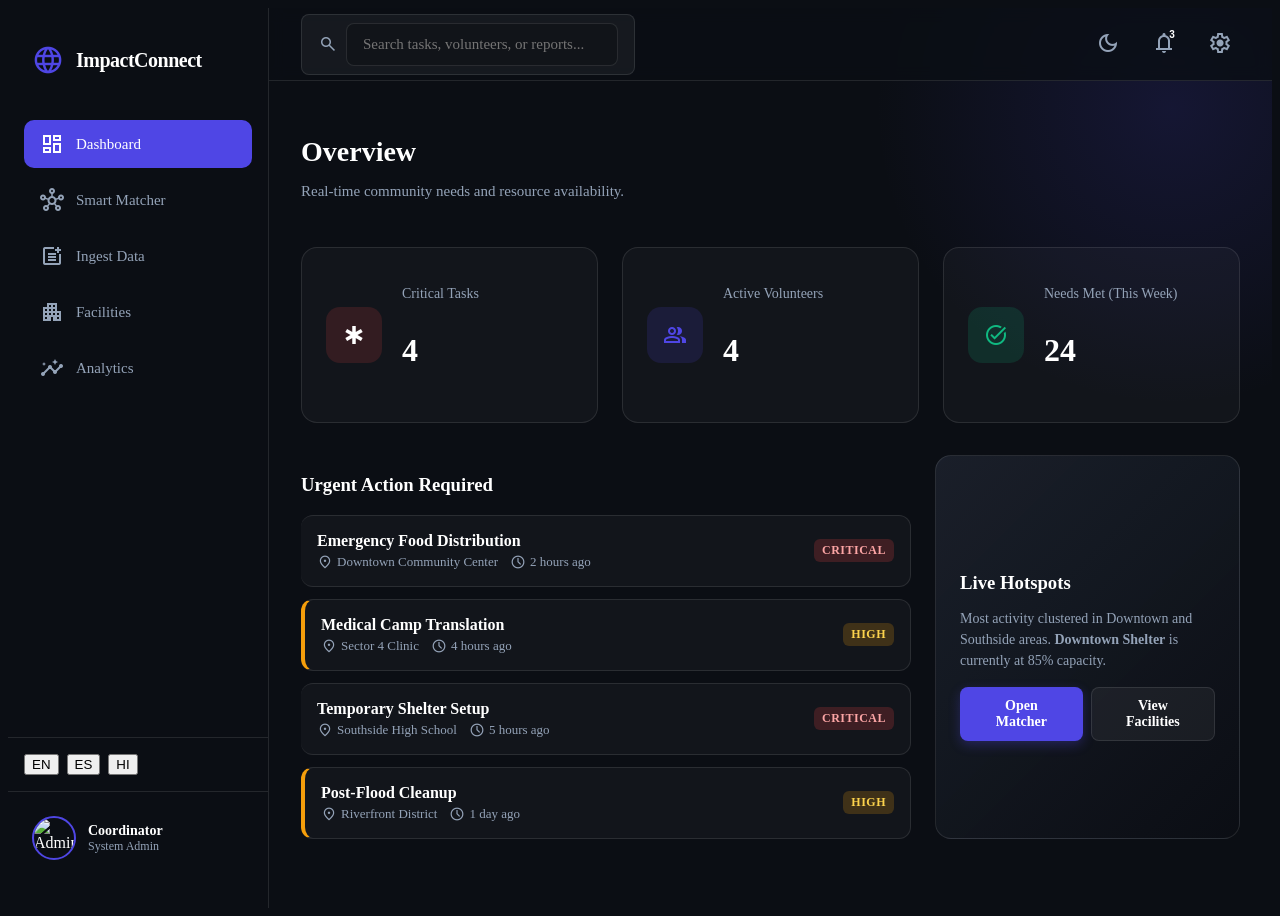
==== app.html @ 05173f76 "Deployment optimization: Set landing page as index.html for GitHub Pages" ====
<!DOCTYPE html>
<html lang="en">
<head>
    <meta charset="UTF-8">
    <meta name="viewport" content="width=device-width, initial-scale=1.0">
    <title>Smart Resource Allocation | Volunteer Coordination</title>
    
    <!-- Google Fonts: Outfit -->
    <link rel="preconnect" href="https://fonts.googleapis.com">
    <link rel="preconnect" href="https://fonts.gstatic.com" crossorigin>
    <link href="https://fonts.googleapis.com/css2?family=Outfit:wght@300;400;500;600;700;800&display=swap" rel="stylesheet">
    
    <!-- Material Symbols Outlined -->
    <link rel="stylesheet" href="https://fonts.googleapis.com/css2?family=Material+Symbols+Outlined:opsz,wght,FILL,GRAD@24,400,0,0" />
    
    <!-- Leaflet Maps -->
    <link rel="stylesheet" href="https://unpkg.com/leaflet@1.9.4/dist/leaflet.css" integrity="sha256-p4NxAoJBhIIN+hmNHrzRCf9tD/miZyoHS5obTRR9BMY=" crossorigin="" />
    <script src="https://unpkg.com/leaflet@1.9.4/dist/leaflet.js" integrity="sha256-20nQCchB9co0qIjJZRGuk2/Z9VM+kNiyxNV1lvTlZBo=" crossorigin=""></script>

    <!-- Firebase SDK (Modular) -->
    <script type="module">
        import { initializeApp } from "https://www.gstatic.com/firebasejs/10.7.1/firebase-app.js";
        import { getFirestore, collection, addDoc, getDocs, onSnapshot, query, orderBy } from "https://www.gstatic.com/firebasejs/10.7.1/firebase-firestore.js";
        window.firebaseSDK = { initializeApp, getFirestore, collection, addDoc, getDocs, onSnapshot, query, orderBy };
    </script>

    <link rel="stylesheet" href="css/style.css">
</head>
<body>
    <div class="app-container">
        <!-- Sidebar Navigation -->
        <aside class="sidebar">
            <div class="sidebar-header">
                <span class="material-symbols-outlined logo-icon">language</span>
                <h1>ImpactConnect</h1>
            </div>
            
            <nav class="sidebar-nav">
                <button class="nav-item active" data-view="dashboard">
                    <span class="material-symbols-outlined">dashboard</span>
                    Dashboard
                </button>
                <button class="nav-item" data-view="matcher">
                    <span class="material-symbols-outlined">hub</span>
                    Smart Matcher
                </button>
                <button class="nav-item" data-view="data-entry">
                    <span class="material-symbols-outlined">post_add</span>
                    Ingest Data
                </button>
                <button class="nav-item" data-view="facilities">
                    <span class="material-symbols-outlined">apartment</span>
                    Facilities
                </button>
                <button class="nav-item" data-view="analytics">
                    <span class="material-symbols-outlined">insights</span>
                    Analytics
                </button>
            </nav>

            <div class="language-switcher" style="padding: 16px; border-top: 1px solid var(--border-color); display: flex; gap: 8px;">
                <button class="lang-btn active" data-lang="en">EN</button>
                <button class="lang-btn" data-lang="es">ES</button>
                <button class="lang-btn" data-lang="hi">HI</button>
            </div>

            <div class="sidebar-footer">
                <div class="user-profile">
                    <img src="https://i.pravatar.cc/150?img=68" alt="Admin" class="avatar">
                    <div class="user-info">
                        <span class="user-name">Coordinator</span>
                        <span class="user-role">System Admin</span>
                    </div>
                </div>
            </div>
        </aside>

        <!-- Main Content Area -->
        <main class="main-content">
            <!-- Topbar -->
            <header class="topbar">
                <div class="search-bar">
                    <span class="material-symbols-outlined">search</span>
                    <input type="text" placeholder="Search tasks, volunteers, or reports...">
                </div>
                <div class="topbar-actions">
                    <button class="icon-btn" id="theme-toggle"><span class="material-symbols-outlined">dark_mode</span></button>
                    <div class="notification-wrapper">
                        <button class="icon-btn" id="btn-notifications">
                            <span class="material-symbols-outlined">notifications</span>
                            <span class="badge">3</span>
                        </button>
                        <div class="dropdown notification-dropdown hidden" id="notification-list">
                            <div class="dropdown-header">Recent Alerts</div>
                            <div class="dropdown-content">
                                <div class="notif-item"><strong>New Survey:</strong> Downtown flood report...</div>
                                <div class="notif-item"><strong>Critical:</strong> Shelter at 95% capacity...</div>
                                <div class="notif-item"><strong>Volunteer:</strong> Sarah Chen assigned...</div>
                            </div>
                        </div>
                    </div>
                    <button class="icon-btn"><span class="material-symbols-outlined">settings</span></button>
                </div>
            </header>

            <!-- View Container -->
            <div id="view-container" class="view-container">
                <!-- Views will be dynamically injected here via app.js -->
            </div>
        </main>
    </div>

    <!-- Templates -->
    
    <!-- Dashboard Template -->
    <template id="tpl-dashboard">
        <div class="view dashboard-view">
            <div class="page-header">
                <h2>Overview</h2>
                <p>Real-time community needs and resource availability.</p>
            </div>
            
            <div class="metrics-grid">
                <div class="metric-card">
                    <div class="metric-icon urgent"><span class="material-symbols-outlined">emergency</span></div>
                    <div class="metric-info">
                        <h3>Critical Tasks</h3>
                        <p class="metric-value" id="dash-urgent">0</p>
                    </div>
                </div>
                <div class="metric-card">
                    <div class="metric-icon active"><span class="material-symbols-outlined">group</span></div>
                    <div class="metric-info">
                        <h3>Active Volunteers</h3>
                        <p class="metric-value" id="dash-volunteers">0</p>
                    </div>
                </div>
                <div class="metric-card">
                    <div class="metric-icon success"><span class="material-symbols-outlined">task_alt</span></div>
                    <div class="metric-info">
                        <h3>Needs Met (This Week)</h3>
                        <p class="metric-value" id="dash-met">0</p>
                    </div>
                </div>
            </div>

            <div class="dashboard-content">
                <div class="urgent-needs-section">
                    <h3>Urgent Action Required</h3>
                    <div class="task-list" id="urgent-task-list">
                        <!-- Tasks injected here -->
                    </div>
                </div>
                <div class="map-preview-section glass-panel" style="position: relative; overflow: hidden; min-height: 300px;">
                    <div id="interactive-map" style="position: absolute; top: 0; left: 0; width: 100%; height: 100%; z-index: 1;"></div>
                    <div class="map-overlay" style="position: relative; z-index: 2; pointer-events: none;">
                        <h3 style="pointer-events: auto;">Live Hotspots</h3>
                        <p style="pointer-events: auto;">Most activity clustered in Downtown and Southside areas. <strong>Downtown Shelter</strong> is currently at 85% capacity.</p>
                        <div style="display: flex; gap: 8px; margin-top: 12px; pointer-events: auto;">
                            <button class="btn btn-primary" onclick="app.switchView('matcher')">Open Matcher</button>
                            <button class="btn btn-secondary" onclick="app.switchView('facilities')">View Facilities</button>
                        </div>
                    </div>
                </div>
            </div>
        </div>
    </template>

    <!-- Smart Matcher Template -->
    <template id="tpl-matcher">
        <div class="view matcher-view">
            <div class="page-header">
                <h2>Smart Matcher Engine</h2>
                <p>AI-driven allocation connecting volunteers to high-priority tasks based on skills and proximity.</p>
            </div>

            <div class="matcher-layout">
                <div class="task-selection-panel glass-panel">
                    <h3>Unassigned Tasks</h3>
                    <div class="filter-bar">
                        <select id="filter-urgency">
                            <option value="all">All Urgency</option>
                            <option value="critical">Critical</option>
                            <option value="high">High</option>
                        </select>
                    </div>
                    <div class="matcher-task-list" id="matcher-task-list">
                        <!-- Tasks to match -->
                    </div>
                </div>

                <div class="match-results-panel">
                    <div class="empty-state" id="matcher-empty">
                        <span class="material-symbols-outlined empty-icon">hub</span>
                        <h3>Select a task to find matches</h3>
                        <p>The engine will analyze proximity, skills, and availability.</p>
                    </div>
                    
                    <div class="active-match-state hidden" id="matcher-active">
                        <div class="selected-task-header glass-panel" id="selected-task-details">
                            <!-- Selected task details -->
                        </div>
                        
                        <div class="recommended-volunteers">
                            <h3>Top Recommended Volunteers</h3>
                            <div class="volunteer-list" id="volunteer-match-list">
                                <!-- Matched volunteers -->
                            </div>
                        </div>
                    </div>
                </div>
            </div>
        </div>
    </template>

    <!-- Data Entry Template -->
    <template id="tpl-data-entry">
        <div class="view data-entry-view">
            <div class="page-header">
                <h2>Ingest Field Data</h2>
                <p>Powered by <strong>Google Vision AI</strong> + <strong>Gemini 1.5</strong> — digitize paper surveys in seconds.</p>
            </div>

            <!-- Google AI Pipeline Visualization -->
            <div class="ai-pipeline glass-panel" style="display:flex; align-items:center; justify-content:center; gap:0; padding:20px 32px; margin-bottom:24px;">
                <div class="pipeline-step active" id="step-1">
                    <div class="pipeline-icon" style="background:rgba(79,70,229,0.2); color:var(--accent-primary);">
                        <span class="material-symbols-outlined">photo_camera</span>
                    </div>
                    <div>
                        <div style="font-weight:700; font-size:13px;">Step 1</div>
                        <div style="font-size:12px; color:var(--text-secondary);">Vision AI OCR</div>
                    </div>
                </div>
                <div class="pipeline-arrow">→</div>
                <div class="pipeline-step" id="step-2">
                    <div class="pipeline-icon" style="background:rgba(16,185,129,0.2); color:var(--success);">
                        <span class="material-symbols-outlined">psychology</span>
                    </div>
                    <div>
                        <div style="font-weight:700; font-size:13px;">Step 2</div>
                        <div style="font-size:12px; color:var(--text-secondary);">Gemini Analysis</div>
                    </div>
                </div>
                <div class="pipeline-arrow">→</div>
                <div class="pipeline-step" id="step-3">
                    <div class="pipeline-icon" style="background:rgba(245,158,11,0.2); color:var(--warning);">
                        <span class="material-symbols-outlined">bolt</span>
                    </div>
                    <div>
                        <div style="font-weight:700; font-size:13px;">Step 3</div>
                        <div style="font-size:12px; color:var(--text-secondary);">Need Score</div>
                    </div>
                </div>
            </div>

            <div class="form-container glass-panel">

                <!-- Step 1: Vision AI Upload -->
                <div class="ai-section" style="margin-bottom:32px;">
                    <h3 style="font-size:16px; margin-bottom:8px; display:flex; align-items:center; gap:8px;">
                        <span style="background:var(--accent-primary); color:white; width:24px; height:24px; border-radius:50%; display:inline-flex; align-items:center; justify-content:center; font-size:12px; font-weight:700;">1</span>
                        Scan Paper Survey (Google Vision AI)
                    </h3>
                    <p style="font-size:13px; color:var(--text-secondary); margin-bottom:16px;">Upload a photo of a handwritten or printed survey. Vision AI will extract the text automatically.</p>

                    <div id="vision-drop-zone" style="border:2px dashed var(--accent-primary); border-radius:12px; padding:32px; text-align:center; cursor:pointer; transition:all 0.3s; background:rgba(79,70,229,0.05);" 
                         onclick="document.getElementById('vision-file-input').click()"
                         ondragover="event.preventDefault(); this.style.background='rgba(79,70,229,0.15)'"
                         ondragleave="this.style.background='rgba(79,70,229,0.05)'"
                         ondrop="app.handleImageDrop(event)">
                        <span class="material-symbols-outlined" style="font-size:48px; color:var(--accent-primary); opacity:0.6;">upload_file</span>
                        <p style="margin:8px 0 4px; font-weight:600;">Drop survey image here or click to upload</p>
                        <p style="font-size:12px; color:var(--text-secondary);">Supports JPG, PNG, PDF screenshots</p>
                    </div>
                    <input type="file" id="vision-file-input" accept="image/*" style="display:none" onchange="app.handleImageUpload(event)">
                    
                    <div id="vision-preview" style="display:none; margin-top:12px; display:flex; gap:12px; align-items:flex-start;">
                        <img id="vision-preview-img" style="width:80px; height:80px; object-fit:cover; border-radius:8px; border:1px solid var(--border-color);" alt="Preview">
                        <div style="flex:1;">
                            <div id="vision-status" style="font-size:13px; color:var(--accent-primary); font-weight:600;">Scanning with Vision AI...</div>
                            <div id="vision-progress" style="height:4px; background:var(--border-color); border-radius:2px; margin-top:8px; overflow:hidden;">
                                <div style="height:100%; background:var(--accent-primary); width:0%; transition:width 1.5s ease;" id="vision-progress-bar"></div>
                            </div>
                        </div>
                    </div>
                    <div id="vision-api-section" style="display:none; margin-top:12px;">
                        <label style="font-size:13px; color:var(--text-secondary);">Google Cloud Vision API Key (optional — leave blank for demo mode):</label>
                        <input type="password" id="vision-api-key" placeholder="AIza...your Vision API key..." style="margin-top:6px;">
                    </div>
                    <button type="button" class="btn btn-secondary" style="margin-top:12px; font-size:13px;" onclick="document.getElementById('vision-api-section').style.display = document.getElementById('vision-api-section').style.display === 'none' ? 'block' : 'none'">
                        <span class="material-symbols-outlined" style="font-size:15px; vertical-align:middle; margin-right:4px;">key</span>Configure API Keys
                    </button>
                </div>

                <!-- Step 2: Gemini AI Analysis -->
                <div class="ai-section" style="margin-bottom:32px; padding-top:24px; border-top:1px solid var(--border-color);">
                    <h3 style="font-size:16px; margin-bottom:8px; display:flex; align-items:center; gap:8px;">
                        <span style="background:var(--success); color:white; width:24px; height:24px; border-radius:50%; display:inline-flex; align-items:center; justify-content:center; font-size:12px; font-weight:700;">2</span>
                        Analyze with Gemini 1.5 Flash
                    </h3>
                    <p style="font-size:13px; color:var(--text-secondary); margin-bottom:12px;">Or paste raw text from any report directly below:</p>
                    <textarea id="ai-raw-text" rows="4" placeholder="e.g. In Downtown area, 50 families need urgent food supply due to flooding. They need people with driving skills and logistics experience..." style="margin-bottom:12px;"></textarea>
                    <div id="ai-key-section" style="margin-bottom:12px; display:none;">
                        <label style="font-size:13px;">Google AI (Gemini) API Key:</label>
                        <input type="password" id="gemini-api-key" placeholder="Paste your Gemini API key..." style="margin-top:6px;">
                    </div>
                    <div style="display:flex; gap:12px; flex-wrap:wrap;">
                        <button type="button" class="btn btn-primary" id="btn-ai-analyze">
                            <span class="material-symbols-outlined" style="vertical-align:middle; margin-right:6px; font-size:16px;">auto_awesome</span>Analyze with Gemini
                        </button>
                        <button type="button" class="btn btn-secondary" style="font-size:13px;" onclick="document.getElementById('ai-key-section').style.display = document.getElementById('ai-key-section').style.display==='none' ? 'block' : 'none'">
                            <span class="material-symbols-outlined" style="font-size:15px; vertical-align:middle; margin-right:4px;">key</span>Set API Key
                        </button>
                    </div>
                    <div id="ai-loader" class="hidden" style="margin-top:12px; font-size:14px; color:var(--accent-primary); display:flex; align-items:center; gap:8px;">
                        <span class="material-symbols-outlined" style="animation: spin 1s linear infinite; font-size:20px;">progress_activity</span>
                        Analyzing with Gemini...
                    </div>
                    <div id="ai-reasoning-box" style="display:none; margin-top:16px; padding:12px 16px; background:rgba(79,70,229,0.1); border-left:3px solid var(--accent-primary); border-radius:0 8px 8px 0; font-size:13px;"></div>
                </div>

                <!-- Step 3: Need Score Display -->
                <div id="need-score-section" style="display:none; margin-bottom:32px; padding:20px; background:rgba(245,158,11,0.08); border:1px solid rgba(245,158,11,0.3); border-radius:12px;">
                    <h3 style="font-size:16px; margin-bottom:12px; display:flex; align-items:center; gap:8px; color:var(--warning);">
                        <span class="material-symbols-outlined">bolt</span>
                        AI Need Score
                    </h3>
                    <div style="display:flex; align-items:center; gap:24px; flex-wrap:wrap;">
                        <div id="need-score-circle" style="width:80px; height:80px; border-radius:50%; border:4px solid var(--warning); display:flex; align-items:center; justify-content:center; font-size:24px; font-weight:800; color:var(--warning); flex-shrink:0;">0</div>
                        <div style="flex:1; min-width:200px;">
                            <div id="need-score-breakdown" style="display:grid; grid-template-columns:1fr 1fr; gap:8px; font-size:12px;"></div>
                        </div>
                        <div id="need-score-summary" style="font-size:13px; color:var(--text-secondary); font-style:italic; flex:2; min-width:200px;"></div>
                    </div>
                </div>

                <!-- Manual Form -->
                <div style="padding-top:24px; border-top:1px solid var(--border-color);">
                    <h3 style="font-size:16px; margin-bottom:16px;">Task Details (Auto-filled or Manual)</h3>
                    <form id="ingest-form">
                        <div class="form-group">
                            <label>Report Title / Need Summary</label>
                            <input type="text" required placeholder="e.g. Emergency food distribution needed">
                        </div>
                        <div class="form-row">
                            <div class="form-group">
                                <label>Category</label>
                                <select required>
                                    <option value="">Select Category</option>
                                    <option value="Food Security">Food Security</option>
                                    <option value="Medical Assistance">Medical Assistance</option>
                                    <option value="Emergency Shelter">Emergency Shelter</option>
                                    <option value="Education">Education</option>
                                    <option value="Logistics/Transport">Logistics/Transport</option>
                                    <option value="Water & Sanitation">Water & Sanitation</option>
                                </select>
                            </div>
                            <div class="form-group">
                                <label>Urgency Level</label>
                                <select required>
                                    <option value="low">Low</option>
                                    <option value="medium">Medium</option>
                                    <option value="high">High</option>
                                    <option value="critical">Critical</option>
                                </select>
                            </div>
                        </div>
                        <div class="form-group">
                            <label>Required Skills (comma separated)</label>
                            <input type="text" placeholder="e.g. First Aid, Driving, Translation" id="skills-input">
                        </div>
                        <div class="form-row">
                            <div class="form-group">
                                <label>Location Area</label>
                                <input type="text" required placeholder="e.g. Downtown, Sector 4">
                            </div>
                            <div class="form-group">
                                <label>People Affected (est.)</label>
                                <input type="number" placeholder="e.g. 50" id="affected-count" min="0">
                            </div>
                        </div>
                        <div class="form-group">
                            <label>Detailed Description</label>
                            <textarea rows="4" placeholder="Enter full details from the paper report..."></textarea>
                        </div>
                        <div class="form-actions">
                            <button type="button" class="btn btn-secondary" onclick="document.getElementById('ingest-form').reset()">Clear</button>
                            <button type="submit" class="btn btn-primary">
                                <span class="material-symbols-outlined" style="vertical-align:middle; margin-right:4px; font-size:16px;">send</span>Submit to System
                            </button>
                        </div>
                    </form>
                </div>
            </div>
        </div>
    </template>

    <!-- Facilities Template -->
    <template id="tpl-facilities">
        <div class="view facilities-view">
            <div class="page-header">
                <h2>Infrastructure & Shelters</h2>
                <p>Monitor status, occupancy, and immediate needs of community facilities.</p>
            </div>

            <div class="facilities-grid" id="facilities-grid">
                <!-- Facilities injected here -->
            </div>
        </div>
    </template>

    <!-- Analytics Template -->
    <template id="tpl-analytics">
        <div class="view analytics-view">
            <div class="page-header" style="display:flex; justify-content:space-between; align-items:center;">
                <div>
                    <h2>Impact Analytics</h2>
                    <p>Data-driven insights on community needs and volunteer effectiveness.</p>
                </div>
                <div class="export-actions">
                    <button class="btn btn-secondary" onclick="app.exportToCSV()"><span class="material-symbols-outlined" style="font-size:16px; margin-right:8px; vertical-align:middle;">download</span>Export CSV</button>
                    <button class="btn btn-primary" onclick="window.print()"><span class="material-symbols-outlined" style="font-size:16px; margin-right:8px; vertical-align:middle;">picture_as_pdf</span>Save Report</button>
                </div>
            </div>

            <div class="analytics-layout">
                <div class="chart-section glass-panel">
                    <h3>Needs by Category</h3>
                    <div id="category-chart-container" class="chart-container bar-chart-container">
                        <!-- Bars injected here -->
                    </div>
                </div>

                <div class="chart-section glass-panel">
                    <h3>Weekly Resolution Rate (%)</h3>
                    <div id="weekly-chart-container" class="chart-container line-chart-container">
                        <!-- Sparklines injected here -->
                    </div>
                </div>

                <div class="stats-section glass-panel">
                    <h3>Hotspot Performance</h3>
                    <div id="area-stats-list" class="area-stats-list">
                        <!-- Areas injected here -->
                    </div>
                </div>
            </div>
        </div>
    </template>

    <script src="js/mockData.js"></script>
    <script src="js/db.js"></script>
    <script src="js/matchingEngine.js"></script>
    <script src="js/visionService.js"></script>
    <script src="js/aiService.js"></script>
    <script src="js/app.js"></script>
</body>
</html>
---- css/style.css ----
:root {
    /* Color Palette - Premium Dark Theme (Default) */
    --bg-main: #0B0E14;
    --bg-sidebar: #11141B;
    --bg-panel: rgba(255, 255, 255, 0.03);
    --bg-panel-solid: #161B22;
    --accent-primary: #4F46E5;
    --accent-secondary: #818CF8;
    --text-primary: #FFFFFF;
    --text-secondary: #94A3B8;
    --border-color: rgba(255, 255, 255, 0.1);
    --urgent: #EF4444;
    --warning: #F59E0B;
    --success: #10B981;
    --sidebar-width: 280px;
    --transition-base: all 0.3s cubic-bezier(0.4, 0, 0.2, 1);
}

:root.light-mode {
    --bg-main: #F8FAFC;
    --bg-sidebar: #FFFFFF;
    --bg-panel: rgba(0, 0, 0, 0.03);
    --bg-panel-solid: #FFFFFF;
    --text-primary: #0F172A;
    --text-secondary: #64748B;
    --border-color: rgba(0, 0, 0, 0.1);
    --bg-panel: #FFFFFF;
}
    
    /* Typography */
    --font-main: 'Outfit', sans-serif;
    
    /* Effects */
    --glass-blur: blur(12px);
    --shadow-subtle: 0 4px 6px -1px rgba(0, 0, 0, 0.1), 0 2px 4px -1px rgba(0, 0, 0, 0.06);
    --shadow-glow: 0 0 15px var(--accent-glow);
    
    --transition-fast: 0.2s ease;
    --transition-smooth: 0.3s cubic-bezier(0.4, 0, 0.2, 1);
}

* {
    margin: 0;
    padding: 0;
    box-sizing: border-box;
}

body {
    font-family: var(--font-main);
    background-color: var(--bg-main);
    color: var(--text-primary);
    overflow: hidden;
    height: 100vh;
}

/* Base Glass Panel */
.glass-panel {
    background: var(--bg-panel);
    backdrop-filter: var(--glass-blur);
    -webkit-backdrop-filter: var(--glass-blur);
    border: 1px solid var(--border-color);
    border-radius: 16px;
    box-shadow: var(--shadow-subtle);
}

/* Layout */
.app-container {
    display: flex;
    height: 100vh;
}

/* Sidebar */
.sidebar {
    width: 260px;
    background: var(--bg-secondary);
    border-right: 1px solid var(--border-color);
    display: flex;
    flex-direction: column;
    padding: 24px 0;
    z-index: 10;
}

.sidebar-header {
    display: flex;
    align-items: center;
    padding: 0 24px 32px;
    gap: 12px;
}

.logo-icon {
    font-size: 32px;
    color: var(--accent-primary);
    filter: drop-shadow(0 0 8px var(--accent-glow));
}

.sidebar-header h1 {
    font-size: 20px;
    font-weight: 700;
    letter-spacing: -0.5px;
}

.sidebar-nav {
    flex: 1;
    display: flex;
    flex-direction: column;
    gap: 8px;
    padding: 0 16px;
}

.nav-item {
    display: flex;
    align-items: center;
    gap: 12px;
    padding: 12px 16px;
    background: transparent;
    border: none;
    color: var(--text-secondary);
    font-size: 15px;
    font-weight: 500;
    border-radius: 10px;
    cursor: pointer;
    transition: var(--transition-fast);
    font-family: var(--font-main);
}

.nav-item:hover {
    color: var(--text-primary);
    background: rgba(255, 255, 255, 0.03);
}

.nav-item.active {
    color: var(--text-primary);
    background: var(--accent-primary);
    box-shadow: var(--shadow-glow);
}

.sidebar-footer {
    padding: 24px;
    border-top: 1px solid var(--border-color);
}

.user-profile {
    display: flex;
    align-items: center;
    gap: 12px;
}

.avatar {
    width: 40px;
    height: 40px;
    border-radius: 50%;
    object-fit: cover;
    border: 2px solid var(--accent-primary);
}

.user-info {
    display: flex;
    flex-direction: column;
}

.user-name {
    font-size: 14px;
    font-weight: 600;
}

.user-role {
    font-size: 12px;
    color: var(--text-secondary);
}

/* Main Content */
.main-content {
    flex: 1;
    display: flex;
    flex-direction: column;
    position: relative;
    overflow: hidden;
}

/* Subtle background gradient */
.main-content::before {
    content: '';
    position: absolute;
    top: -200px;
    right: -200px;
    width: 600px;
    height: 600px;
    background: radial-gradient(circle, rgba(79,70,229,0.15) 0%, rgba(11,14,20,0) 70%);
    border-radius: 50%;
    z-index: 0;
    pointer-events: none;
}

/* Topbar */
.topbar {
    height: 72px;
    padding: 0 32px;
    display: flex;
    align-items: center;
    justify-content: space-between;
    border-bottom: 1px solid var(--border-color);
    background: rgba(11, 14, 20, 0.8);
    backdrop-filter: blur(8px);
    z-index: 5;
}

.search-bar {
    display: flex;
    align-items: center;
    background: rgba(255, 255, 255, 0.05);
    border: 1px solid var(--border-color);
    border-radius: 8px;
    padding: 8px 16px;
    width: 300px;
    transition: var(--transition-fast);
}

.search-bar:focus-within {
    border-color: var(--accent-primary);
    background: rgba(255, 255, 255, 0.08);
}

.search-bar span {
    color: var(--text-secondary);
    font-size: 20px;
    margin-right: 8px;
}

.search-bar input {
    background: transparent;
    border: none;
    color: var(--text-primary);
    font-size: 14px;
    outline: none;
    width: 100%;
    font-family: var(--font-main);
}

.topbar-actions {
    display: flex;
    gap: 16px;
}

.icon-btn {
    background: transparent;
    border: none;
    color: var(--text-secondary);
    cursor: pointer;
    position: relative;
    transition: var(--transition-fast);
    padding: 8px;
    border-radius: 8px;
}

.icon-btn:hover {
    color: var(--text-primary);
    background: rgba(255, 255, 255, 0.05);
}

.badge {
    position: absolute;
    top: 4px;
    right: 4px;
    background: var(--danger);
    color: white;
    font-size: 10px;
    font-weight: 700;
    height: 16px;
    width: 16px;
    border-radius: 50%;
    display: flex;
    align-items: center;
    justify-content: center;
}

/* Views */
.view-container {
    flex: 1;
    overflow-y: auto;
    padding: 32px;
    position: relative;
    z-index: 1;
}

.view {
    display: flex;
    flex-direction: column;
    gap: 32px;
    animation: fadeIn 0.4s ease forwards;
}

@keyframes fadeIn {
    from { opacity: 0; transform: translateY(10px); }
    to { opacity: 1; transform: translateY(0); }
}

.page-header h2 {
    font-size: 28px;
    font-weight: 700;
    margin-bottom: 8px;
}

.page-header p {
    color: var(--text-secondary);
    font-size: 15px;
}

/* Dashboard Metrics */
.metrics-grid {
    display: grid;
    grid-template-columns: repeat(auto-fit, minmax(240px, 1fr));
    gap: 24px;
}

.metric-card {
    background: var(--bg-panel);
    border: 1px solid var(--border-color);
    border-radius: 16px;
    padding: 24px;
    display: flex;
    align-items: center;
    gap: 20px;
    transition: var(--transition-smooth);
}

.metric-card:hover {
    transform: translateY(-4px);
    box-shadow: 0 8px 24px rgba(0, 0, 0, 0.2);
}

.metric-icon {
    width: 56px;
    height: 56px;
    border-radius: 14px;
    display: flex;
    align-items: center;
    justify-content: center;
    font-size: 28px;
}

.metric-icon.urgent {
    background: rgba(239, 68, 68, 0.15);
    color: var(--danger);
}

.metric-icon.active {
    background: rgba(79, 70, 229, 0.15);
    color: var(--accent-primary);
}

.metric-icon.success {
    background: rgba(16, 185, 129, 0.15);
    color: var(--success);
}

.metric-info h3 {
    font-size: 14px;
    color: var(--text-secondary);
    font-weight: 500;
    margin-bottom: 4px;
}

.metric-value {
    font-size: 32px;
    font-weight: 700;
    line-height: 1;
}

/* Dashboard Content */
.dashboard-content {
    display: grid;
    grid-template-columns: 2fr 1fr;
    gap: 24px;
}

.task-list {
    display: flex;
    flex-direction: column;
    gap: 12px;
    margin-top: 16px;
}

.task-item {
    background: var(--bg-panel);
    border: 1px solid var(--border-color);
    border-radius: 12px;
    padding: 16px;
    display: flex;
    justify-content: space-between;
    align-items: center;
    transition: var(--transition-fast);
    cursor: pointer;
}

.task-item:hover {
    border-color: var(--accent-primary);
    background: rgba(255,255,255,0.02);
}

.task-item.critical {
    border-left: 4px solid var(--danger);
}
.task-item.high {
    border-left: 4px solid var(--warning);
}

.task-main {
    display: flex;
    flex-direction: column;
    gap: 4px;
}

.task-title {
    font-weight: 600;
    font-size: 16px;
}

.task-meta {
    display: flex;
    gap: 12px;
    color: var(--text-secondary);
    font-size: 13px;
    align-items: center;
}

.notification-wrapper {
    position: relative;
}

.dropdown {
    position: absolute;
    top: calc(100% + 12px);
    right: 0;
    width: 300px;
    background: var(--bg-panel-solid);
    border: 1px solid var(--border-color);
    border-radius: 12px;
    box-shadow: 0 10px 30px rgba(0,0,0,0.5);
    z-index: 1000;
    overflow: hidden;
    transform-origin: top right;
    transition: var(--transition-base);
}

.dropdown.hidden {
    display: none;
    opacity: 0;
    transform: scale(0.95);
}

.dropdown-header {
    padding: 12px 16px;
    background: rgba(255,255,255,0.05);
    font-weight: 700;
    font-size: 14px;
    border-bottom: 1px solid var(--border-color);
}

.notif-item {
    padding: 12px 16px;
    font-size: 13px;
    border-bottom: 1px solid var(--border-color);
    transition: var(--transition-fast);
    cursor: pointer;
}

.notif-item:hover {
    background: rgba(255,255,255,0.05);
}

.notif-item:last-child {
    border-bottom: none;
}

.task-meta span {
    display: flex;
    align-items: center;
    gap: 4px;
}
.task-meta .material-symbols-outlined {
    font-size: 16px;
}

.tag {
    padding: 4px 8px;
    border-radius: 6px;
    font-size: 12px;
    font-weight: 600;
    text-transform: uppercase;
    letter-spacing: 0.5px;
}

.tag.critical { background: rgba(239, 68, 68, 0.2); color: #FCA5A5; }
.tag.high { background: rgba(245, 158, 11, 0.2); color: #FCD34D; }
.tag.medium { background: rgba(59, 130, 246, 0.2); color: #93C5FD; }

.map-preview-section {
    padding: 24px;
    position: relative;
    overflow: hidden;
    display: flex;
    flex-direction: column;
    justify-content: center;
    background: linear-gradient(135deg, rgba(30, 36, 48, 0.8), rgba(11, 14, 20, 0.9)), url('https://images.unsplash.com/photo-1524661135-423995f22d0b?auto=format&fit=crop&q=80&w=800') center/cover;
}

.map-overlay {
    z-index: 2;
}

.map-overlay h3 { margin-bottom: 8px; }
.map-overlay p { color: var(--text-secondary); font-size: 14px; margin-bottom: 16px; line-height: 1.5; }

/* Buttons */
.btn {
    padding: 10px 20px;
    border-radius: 8px;
    font-size: 14px;
    font-weight: 600;
    cursor: pointer;
    transition: var(--transition-fast);
    border: none;
    font-family: var(--font-main);
}

.btn-primary {
    background: var(--accent-primary);
    color: white;
    box-shadow: 0 4px 12px rgba(79, 70, 229, 0.3);
}

.btn-primary:hover {
    background: var(--accent-hover);
    transform: translateY(-2px);
    box-shadow: 0 6px 16px rgba(79, 70, 229, 0.4);
}

.btn-success {
    background: var(--success);
    color: white;
}

.btn-secondary {
    background: rgba(255, 255, 255, 0.05);
    color: var(--text-primary);
    border: 1px solid var(--border-color);
}

.btn-secondary:hover {
    background: rgba(255, 255, 255, 0.1);
}
/* Facilities View */
.facilities-grid {
    display: grid;
    grid-template-columns: repeat(auto-fill, minmax(320px, 1fr));
    gap: 24px;
}

.facility-card {
    padding: 24px;
    display: flex;
    flex-direction: column;
    gap: 16px;
    transition: var(--transition-smooth);
}

.facility-card:hover {
    transform: translateY(-4px);
    border-color: var(--accent-primary);
}

.fac-header {
    display: flex;
    justify-content: space-between;
    align-items: flex-start;
}

.fac-type {
    font-size: 12px;
    color: var(--text-secondary);
    text-transform: uppercase;
    letter-spacing: 1px;
    font-weight: 600;
}

.fac-status-badge {
    padding: 4px 8px;
    border-radius: 6px;
    font-size: 11px;
    font-weight: 700;
}

.fac-status-badge.operational { background: rgba(16, 185, 129, 0.2); color: var(--success); }
.fac-status-badge.warning { background: rgba(245, 158, 11, 0.2); color: var(--warning); }
.fac-status-badge.idle { background: rgba(255, 255, 255, 0.1); color: var(--text-secondary); }

.fac-occupancy {
    margin: 8px 0;
}

.progress-bar {
    height: 8px;
    background: rgba(255, 255, 255, 0.05);
    border-radius: 4px;
    overflow: hidden;
    margin-top: 8px;
}

.progress-fill {
    height: 100%;
    background: var(--accent-primary);
    transition: width 1s ease-out;
}

.progress-fill.high { background: var(--danger); }
.progress-fill.medium { background: var(--warning); }

.fac-needs {
    display: flex;
    flex-wrap: wrap;
    gap: 8px;
}

.fac-footer {
    margin-top: auto;
    padding-top: 16px;
    border-top: 1px solid var(--border-color);
    display: flex;
    justify-content: space-between;
    align-items: center;
    font-size: 12px;
    color: var(--text-secondary);
}

/* Analytics View */
.analytics-layout {
    display: grid;
    grid-template-columns: 1fr 1fr;
    grid-template-rows: auto auto;
    gap: 24px;
}

.chart-section {
    padding: 24px;
    display: flex;
    flex-direction: column;
    gap: 20px;
}

.chart-section h3 {
    font-size: 16px;
    font-weight: 600;
}

.chart-container {
    height: 200px;
    display: flex;
    align-items: flex-end;
    gap: 20px;
    padding-top: 20px;
}

/* Bar Chart */
.bar-chart-container {
    justify-content: space-around;
}

.bar-wrapper {
    flex: 1;
    display: flex;
    flex-direction: column;
    align-items: center;
    gap: 8px;
    height: 100%;
    justify-content: flex-end;
}

.bar {
    width: 40px;
    background: var(--accent-primary);
    border-radius: 6px 6px 0 0;
    transition: height 1s cubic-bezier(0.4, 0, 0.2, 1);
    position: relative;
    box-shadow: 0 4px 12px var(--accent-glow);
}

.bar:hover {
    background: var(--accent-hover);
}

.bar-label {
    font-size: 11px;
    color: var(--text-secondary);
    text-align: center;
    white-space: nowrap;
}

.bar-value {
    position: absolute;
    top: -24px;
    left: 50%;
    transform: translateX(-50%);
    font-size: 12px;
    font-weight: 700;
}

/* Line/Spark Chart (Simulated with div bars for simplicity) */
.line-chart-container {
    padding: 0 10px;
}

.dot-wrapper {
    flex: 1;
    display: flex;
    flex-direction: column;
    align-items: center;
    height: 100%;
    justify-content: flex-end;
    position: relative;
}

.line-point {
    width: 10px;
    height: 10px;
    background: var(--success);
    border-radius: 50%;
    margin-bottom: -5px;
    z-index: 2;
    box-shadow: 0 0 8px rgba(16, 185, 129, 0.5);
}

.line-bar {
    width: 2px;
    background: linear-gradient(to top, rgba(16, 185, 129, 0.1), rgba(16, 185, 129, 0.5));
    height: 0%;
    transition: height 1s ease;
}

/* Stats Section */
.stats-section {
    grid-column: span 2;
    padding: 24px;
}

.area-stats-list {
    display: grid;
    grid-template-columns: repeat(3, 1fr);
    gap: 20px;
    margin-top: 16px;
}

.area-stat-card {
    background: rgba(255, 255, 255, 0.03);
    padding: 16px;
    border-radius: 12px;
    border: 1px solid var(--border-color);
}

.area-stat-card h4 {
    margin-bottom: 4px;
}

.area-trend {
    font-size: 13px;
    font-weight: 600;
}

.area-trend.up { color: var(--success); }
.area-trend.down { color: var(--danger); }
.area-trend.warning { color: var(--warning); }

/* Matcher Layout */
.matcher-layout {
    display: grid;
    grid-template-columns: 1fr 1fr;
    gap: 24px;
    height: calc(100vh - 200px);
}

.task-selection-panel, .match-results-panel {
    display: flex;
    flex-direction: column;
    height: 100%;
}

.task-selection-panel {
    padding: 24px;
}

.filter-bar {
    margin: 16px 0;
}

.filter-bar select {
    width: 100%;
    padding: 10px 16px;
    background: rgba(0,0,0,0.2);
    border: 1px solid var(--border-color);
    color: var(--text-primary);
    border-radius: 8px;
    font-family: var(--font-main);
    outline: none;
}

.matcher-task-list {
    flex: 1;
    overflow-y: auto;
    display: flex;
    flex-direction: column;
    gap: 12px;
    padding-right: 8px;
}

/* Custom Scrollbar */
::-webkit-scrollbar { width: 6px; }
::-webkit-scrollbar-track { background: transparent; }
::-webkit-scrollbar-thumb { background: rgba(255,255,255,0.1); border-radius: 10px; }
::-webkit-scrollbar-thumb:hover { background: rgba(255,255,255,0.2); }

.empty-state {
    flex: 1;
    display: flex;
    flex-direction: column;
    align-items: center;
    justify-content: center;
    text-align: center;
    color: var(--text-secondary);
    background: var(--bg-panel);
    border: 1px dashed var(--border-color);
    border-radius: 16px;
}

.empty-icon {
    font-size: 64px;
    opacity: 0.5;
    margin-bottom: 16px;
}

.hidden {
    display: none !important;
}

.active-match-state {
    flex: 1;
    display: flex;
    flex-direction: column;
    gap: 24px;
}

.selected-task-header {
    padding: 24px;
    border-left: 4px solid var(--accent-primary);
}

.volunteer-list {
    display: flex;
    flex-direction: column;
    gap: 16px;
    margin-top: 16px;
}

.volunteer-card {
    background: var(--bg-panel);
    border: 1px solid var(--border-color);
    border-radius: 12px;
    padding: 16px;
    display: flex;
    align-items: center;
    justify-content: space-between;
    transition: var(--transition-fast);
}

.volunteer-card:hover {
    border-color: var(--success);
    transform: translateX(4px);
}

.vol-info {
    display: flex;
    align-items: center;
    gap: 16px;
}

.vol-avatar {
    width: 48px;
    height: 48px;
    border-radius: 50%;
    object-fit: cover;
}

.vol-details h4 {
    font-size: 16px;
    margin-bottom: 4px;
}

.vol-meta {
    font-size: 13px;
    color: var(--text-secondary);
    display: flex;
    gap: 12px;
}

.match-score {
    display: flex;
    flex-direction: column;
    align-items: flex-end;
}

.score-circle {
    width: 40px;
    height: 40px;
    border-radius: 50%;
    background: rgba(16, 185, 129, 0.1);
    color: var(--success);
    display: flex;
    align-items: center;
    justify-content: center;
    font-weight: 700;
    font-size: 14px;
    border: 2px solid var(--success);
    margin-bottom: 4px;
}

/* Forms */
.form-container {
    padding: 32px;
    max-width: 800px;
}

.form-group {
    margin-bottom: 24px;
}

.form-row {
    display: grid;
    grid-template-columns: 1fr 1fr;
    gap: 24px;
}

label {
    display: block;
    margin-bottom: 8px;
    font-size: 14px;
    font-weight: 500;
    color: var(--text-secondary);
}

input[type="text"], select, textarea {
    width: 100%;
    padding: 12px 16px;
    background: rgba(0, 0, 0, 0.2);
    border: 1px solid var(--border-color);
    border-radius: 8px;
    color: var(--text-primary);
    font-family: var(--font-main);
    font-size: 15px;
    transition: var(--transition-fast);
    outline: none;
}

input:focus, select:focus, textarea:focus {
    border-color: var(--accent-primary);
    box-shadow: 0 0 0 2px rgba(79, 70, 229, 0.2);
}

.form-actions {
    display: flex;
    justify-content: flex-end;
    gap: 16px;
    margin-top: 32px;
    padding-top: 24px;
    border-top: 1px solid var(--border-color);
}
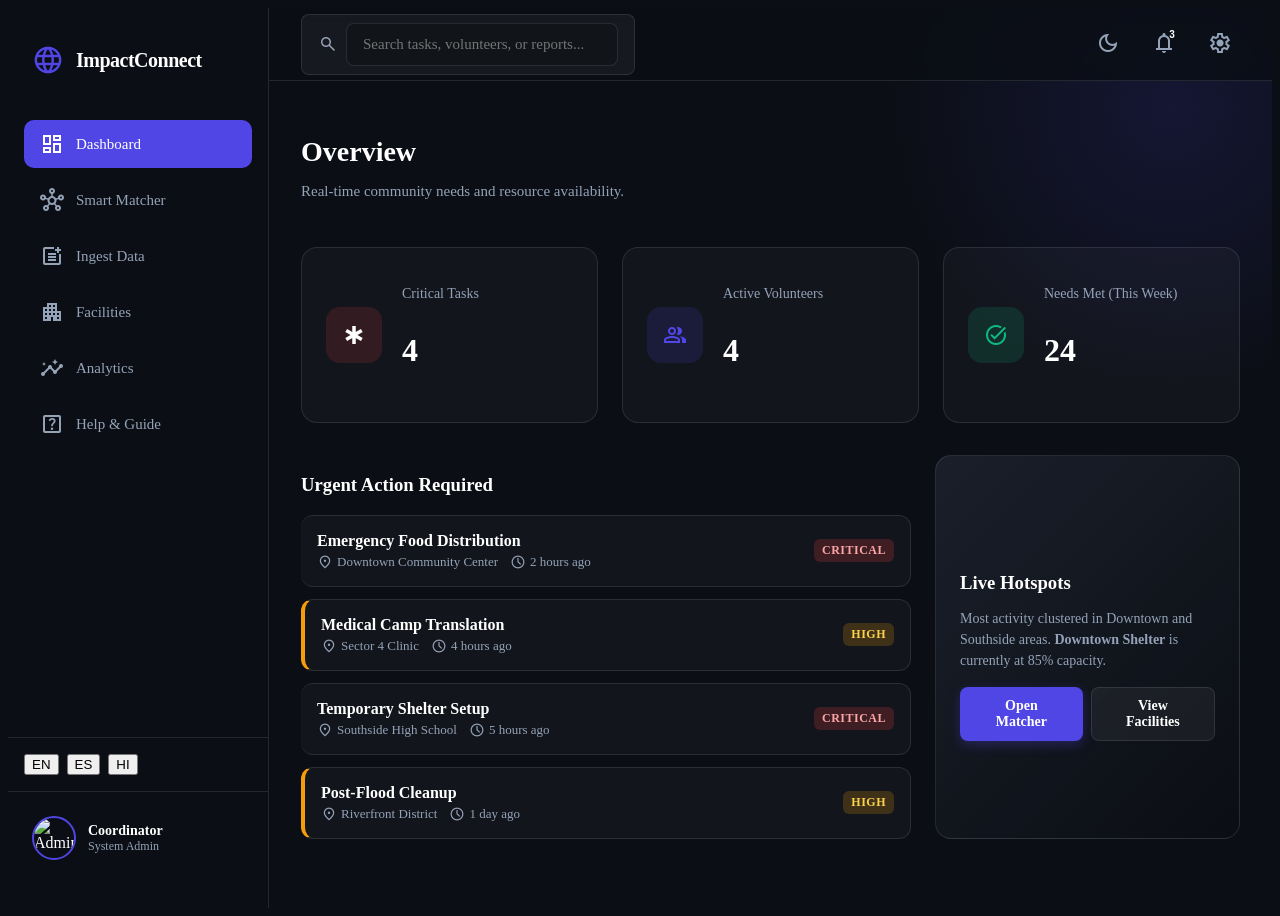
==== commit ab956f2a: "Enhancement: Added comprehensive documentation, AI pipeline guides, and regulatory compliance sectio" ====
--- a/app.html
+++ b/app.html
@@ -56,6 +56,10 @@
                     <span class="material-symbols-outlined">insights</span>
                     Analytics
                 </button>
+                <button class="nav-item" data-view="help">
+                    <span class="material-symbols-outlined">help_center</span>
+                    Help & Guide
+                </button>
             </nav>
 
             <div class="language-switcher" style="padding: 16px; border-top: 1px solid var(--border-color); display: flex; gap: 8px;">
@@ -449,6 +453,57 @@
         </div>
     </template>
 
+    <!-- Help & Guide Template -->
+    <template id="tpl-help">
+        <div class="view help-view">
+            <div class="page-header">
+                <h2>Application Guide</h2>
+                <p>Everything you need to know about using the ImpactConnect platform.</p>
+            </div>
+
+            <div class="help-grid">
+                <div class="help-section glass-panel">
+                    <h3>🚀 Quick Start</h3>
+                    <ol class="help-list">
+                        <li><strong>Step 1:</strong> Go to <strong>Ingest Data</strong> to digitize surveys.</li>
+                        <li><strong>Step 2:</strong> Use <strong>Smart Matcher</strong> to find local volunteers.</li>
+                        <li><strong>Step 3:</strong> Monitor progress via the <strong>Dashboard Map</strong>.</li>
+                    </ol>
+                </div>
+
+                <div class="help-section glass-panel">
+                    <h3>🧠 How it Works (AI)</h3>
+                    <p>We use a multi-stage Google AI pipeline:</p>
+                    <ul class="help-list">
+                        <li><strong>Vision AI:</strong> OCR for paper reports.</li>
+                        <li><strong>Gemini 1.5:</strong> Structured extraction & Categorization.</li>
+                        <li><strong>Need Score:</strong> Advanced priority calculation (0-100).</li>
+                    </ul>
+                </div>
+
+                <div class="help-section glass-panel">
+                    <h3>📊 Custom Datasets</h3>
+                    <p>NGOs can integrate their own data:</p>
+                    <ul class="help-list">
+                        <li>Import via <strong>CSV</strong> in the Analytics tab.</li>
+                        <li>Direct <strong>Google Sheets</strong> sync available for Enterprise accounts.</li>
+                        <li>Custom field mapping for local regional needs.</li>
+                    </ul>
+                </div>
+
+                <div class="help-section glass-panel">
+                    <h3>🛡️ Compliance & Safety</h3>
+                    <p>ImpactConnect is built with humanitarian standards:</p>
+                    <ul class="help-list">
+                        <li><strong>PII Security:</strong> Encrypted volunteer data.</li>
+                        <li><strong>GDPR Ready:</strong> Built-in data deletion tools.</li>
+                        <li><strong>NGO Audit:</strong> Exportable logs for transparency.</li>
+                    </ul>
+                </div>
+            </div>
+        </div>
+    </template>
+
     <script src="js/mockData.js"></script>
     <script src="js/db.js"></script>
     <script src="js/matchingEngine.js"></script>
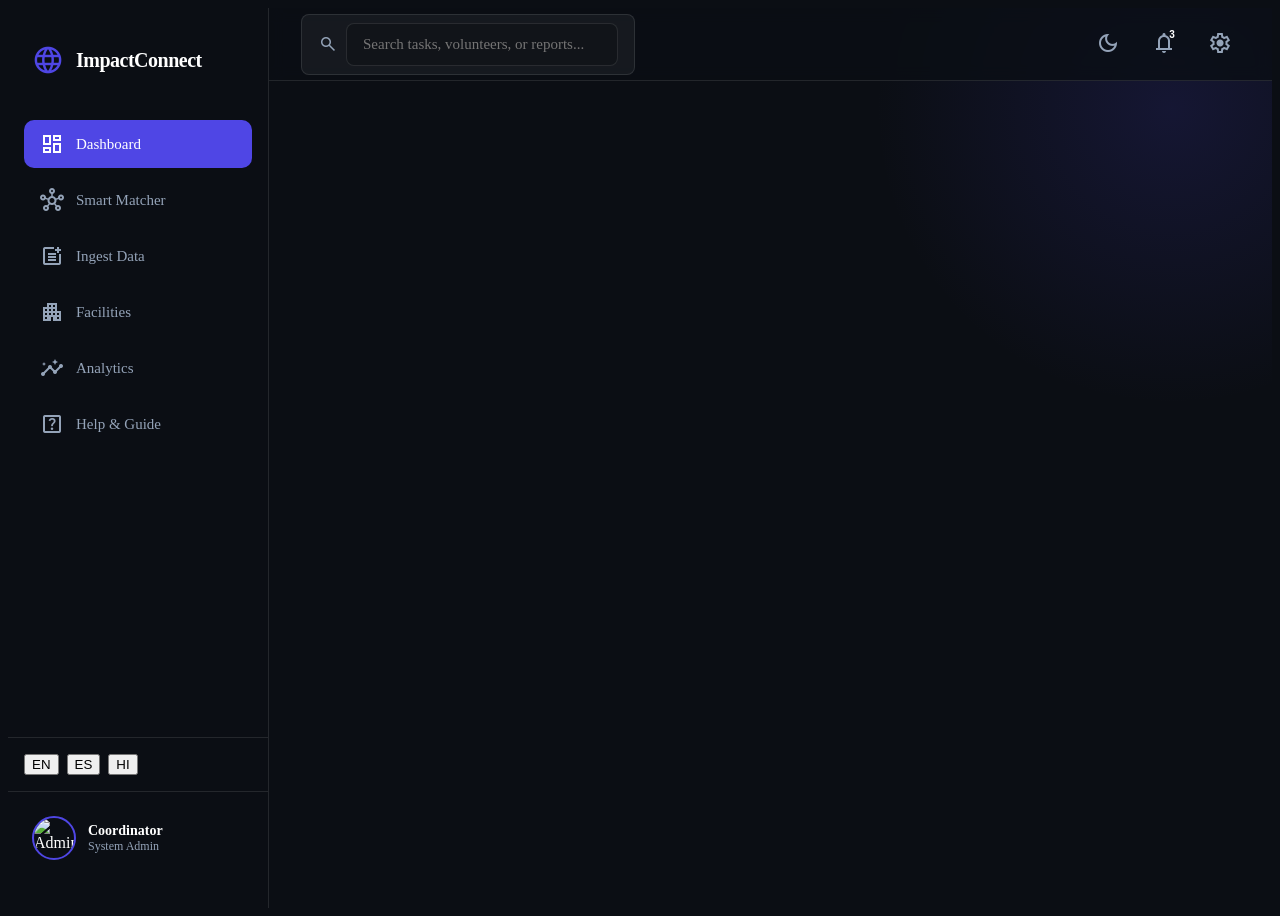
==== commit 77927352: "Professionalism Upgrade: Added Onboarding, Toasts, Modals, and Skeleton Loaders" ====
--- a/app.html
+++ b/app.html
@@ -504,6 +504,16 @@
         </div>
     </template>
 
+    <!-- Task Detail Modal Template -->
+    <template id="tpl-modal">
+        <div class="modal-overlay" id="task-modal">
+            <div class="glass-panel modal-content" style="position: relative;">
+                <span class="material-symbols-outlined modal-close" onclick="app.closeModal()" style="position: absolute; top: 16px; right: 16px; cursor: pointer;">close</span>
+                <div id="modal-body"></div>
+            </div>
+        </div>
+    </template>
+
     <script src="js/mockData.js"></script>
     <script src="js/db.js"></script>
     <script src="js/matchingEngine.js"></script>
--- a/css/style.css
+++ b/css/style.css
@@ -341,6 +341,13 @@
 .metric-icon.urgent {
     background: rgba(239, 68, 68, 0.15);
     color: var(--danger);
+    animation: pulse-red 2s infinite;
+}
+
+@keyframes pulse-red {
+    0% { box-shadow: 0 0 0 0 rgba(239, 68, 68, 0.4); }
+    70% { box-shadow: 0 0 0 10px rgba(239, 68, 68, 0); }
+    100% { box-shadow: 0 0 0 0 rgba(239, 68, 68, 0); }
 }
 
 .metric-icon.active {
@@ -971,3 +978,91 @@
     padding-top: 24px;
     border-top: 1px solid var(--border-color);
 }
+
+/* Skeleton Loaders */
+.skeleton {
+    background: linear-gradient(90deg, rgba(255,255,255,0.03) 25%, rgba(255,255,255,0.08) 50%, rgba(255,255,255,0.03) 75%);
+    background-size: 200% 100%;
+    animation: skeleton-loading 1.5s infinite;
+    border-radius: 8px;
+}
+
+@keyframes skeleton-loading {
+    0% { background-position: 200% 0; }
+    100% { background-position: -200% 0; }
+}
+
+/* Toast Notifications */
+.toast-container {
+    position: fixed;
+    bottom: 32px;
+    right: 32px;
+    display: flex;
+    flex-direction: column;
+    gap: 12px;
+    z-index: 10000;
+}
+
+.toast {
+    background: rgba(17, 20, 27, 0.9);
+    backdrop-filter: blur(12px);
+    border: 1px solid var(--border-color);
+    padding: 16px 24px;
+    border-radius: 12px;
+    display: flex;
+    align-items: center;
+    gap: 12px;
+    box-shadow: 0 10px 30px rgba(0,0,0,0.5);
+    transform: translateX(120%);
+    transition: transform 0.4s cubic-bezier(0.4, 0, 0.2, 1);
+    min-width: 300px;
+}
+
+.toast.show {
+    transform: translateX(0);
+}
+
+.toast.success { border-left: 4px solid var(--success); }
+.toast.error { border-left: 4px solid var(--urgent); }
+.toast.info { border-left: 4px solid var(--accent-primary); }
+
+.toast-icon {
+    font-size: 24px;
+}
+
+/* Enhanced Modal */
+.modal-overlay {
+    position: fixed;
+    top: 0;
+    left: 0;
+    width: 100%;
+    height: 100%;
+    background: rgba(0,0,0,0.8);
+    backdrop-filter: blur(4px);
+    display: none;
+    align-items: center;
+    justify-content: center;
+    z-index: 2000;
+}
+
+.modal-content {
+    width: 90%;
+    max-width: 600px;
+    max-height: 90vh;
+    overflow-y: auto;
+    padding: 40px;
+}
+
+.modal-close {
+    position: absolute;
+    top: 20px;
+    right: 20px;
+    cursor: pointer;
+    opacity: 0.5;
+}
+
+.modal-close:hover { opacity: 1; }
+
+/* Micro-interactions */
+.nav-item:active { transform: scale(0.95); }
+.btn:active { transform: scale(0.98); }
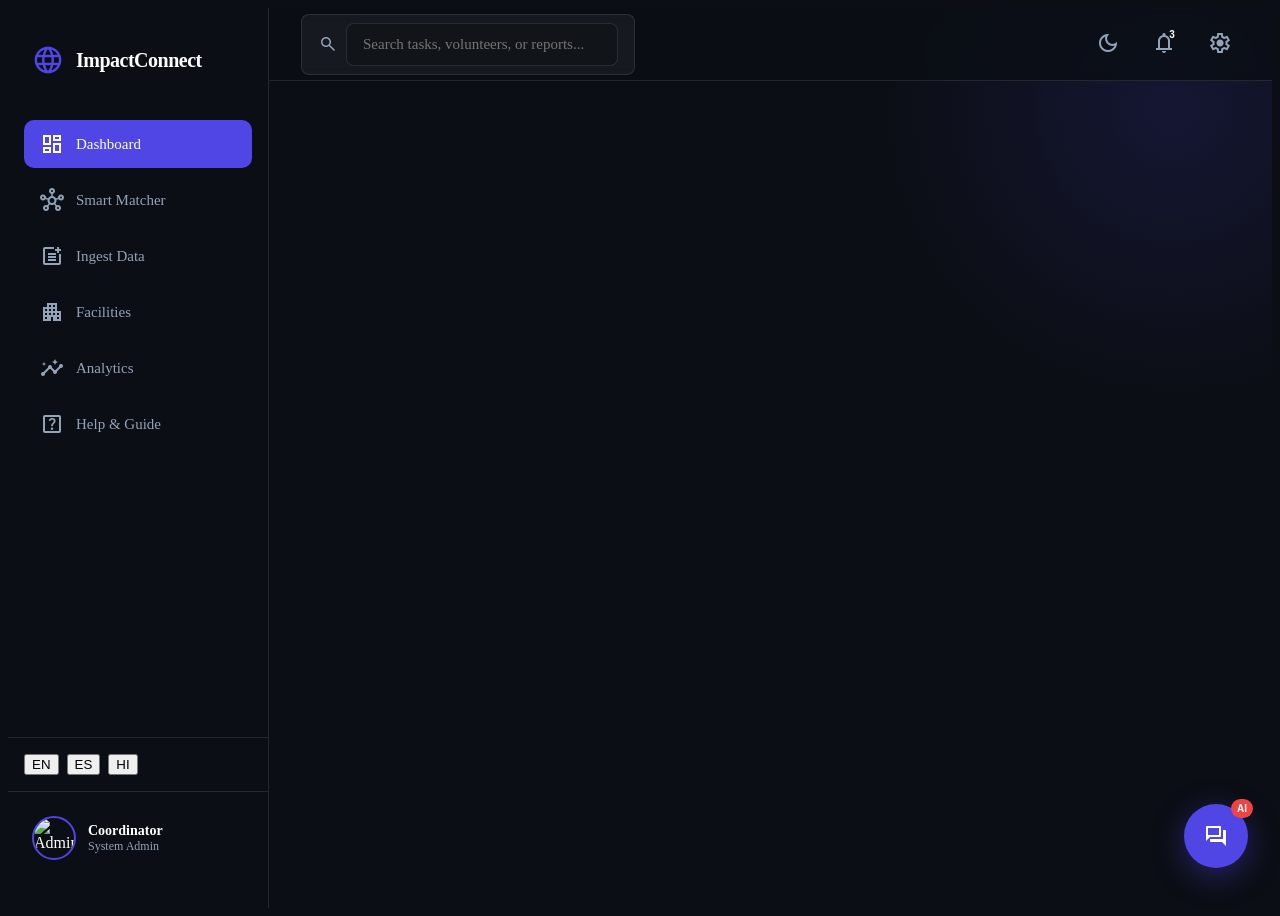
==== commit 5d6abe20: "Strategic Pillar Upgrade: Live Dashboard, SDG Auto-tagging, Chatbot, and Voice Reporting" ====
--- a/app.html
+++ b/app.html
@@ -514,11 +514,96 @@
         </div>
     </template>
 
+    <!-- Chatbot Drawer -->
+    <div class="chat-drawer" id="chat-drawer">
+        <div class="chat-header">
+            <div style="display:flex; align-items:center; gap:12px;">
+                <span class="material-symbols-outlined" style="color:var(--accent-primary)">psychology</span>
+                <div>
+                    <h3 style="font-size:16px;">AI Coordinator</h3>
+                    <p style="font-size:11px; opacity:0.7;">Powered by Gemini 1.5</p>
+                </div>
+            </div>
+            <span class="material-symbols-outlined chat-close" onclick="app.toggleChat()">close</span>
+        </div>
+        <div class="chat-messages" id="chat-messages">
+            <div class="message ai">
+                Hello! I'm your AI Coordinator. I have live access to all platform data. Ask me anything about shelters, critical tasks, or volunteer matching!
+            </div>
+        </div>
+        <div class="chat-input-area">
+            <input type="text" id="chat-input" placeholder="Ask AI about live data..." onkeypress="if(event.key==='Enter') app.handleChat()">
+            <button class="icon-btn" onclick="app.handleChat()">
+                <span class="material-symbols-outlined">send</span>
+            </button>
+        </div>
+    </div>
+
+    <!-- Chat Toggle Button -->
+    <button class="chat-toggle" id="chat-toggle" onclick="app.toggleChat()">
+        <span class="material-symbols-outlined">forum</span>
+        <span class="chat-badge">AI</span>
+    </button>
+
+    <!-- Data Entry Template Update -->
+    <template id="tpl-data-entry">
+        <div class="view data-entry-view">
+            <div class="page-header">
+                <h2>Ingest Community Data</h2>
+                <p>Digitize paper surveys or record field voice notes</p>
+            </div>
+            
+            <div class="ingest-grid">
+                <div class="glass-panel form-section">
+                    <form id="ingest-form">
+                        <div class="form-group">
+                            <label>Survey Text / Field Report</label>
+                            <div style="position:relative;">
+                                <textarea id="raw-text" placeholder="Paste OCR text, raw field notes, or use the microphone..." required></textarea>
+                                <button type="button" class="voice-btn" id="voice-trigger">
+                                    <span class="material-symbols-outlined">mic</span>
+                                </button>
+                            </div>
+                            <div id="voice-status" class="voice-status"></div>
+                        </div>
+                        <div class="form-actions">
+                            <button type="button" class="btn btn-secondary" id="btn-vision-ai">
+                                <span class="material-symbols-outlined">photo_camera</span> Scan via Vision AI
+                            </button>
+                            <button type="submit" class="btn btn-primary" id="btn-analyze">
+                                <span class="material-symbols-outlined">psychology</span> Analyze with Gemini
+                            </button>
+                        </div>
+                    </form>
+                </div>
+
+                <div class="glass-panel preview-section" id="ai-preview" style="display:none;">
+                    <div class="preview-header">
+                        <h3>AI Analysis Results</h3>
+                        <div id="confidence-tag"></div>
+                    </div>
+                    <div id="preview-content">
+                        <!-- AI Result Summary -->
+                    </div>
+                    <div class="sdg-badge-container" id="sdg-preview-container" style="margin-top:16px;">
+                        <!-- SDG Tag injected here -->
+                    </div>
+                    <div class="preview-footer">
+                        <button class="btn btn-secondary" onclick="document.getElementById('ai-preview').style.display='none'">Discard</button>
+                        <button class="btn btn-primary" id="btn-save-task">Confirm & Add to Dashboard</button>
+                    </div>
+                </div>
+            </div>
+        </div>
+    </template>
+
     <script src="js/mockData.js"></script>
     <script src="js/db.js"></script>
     <script src="js/matchingEngine.js"></script>
     <script src="js/visionService.js"></script>
     <script src="js/aiService.js"></script>
+    <script src="js/chatService.js"></script>
+    <script src="js/voiceService.js"></script>
     <script src="js/app.js"></script>
 </body>
 </html>
--- a/css/style.css
+++ b/css/style.css
@@ -1066,3 +1066,171 @@
 /* Micro-interactions */
 .nav-item:active { transform: scale(0.95); }
 .btn:active { transform: scale(0.98); }
+
+/* Chatbot UI */
+.chat-toggle {
+    position: fixed;
+    bottom: 32px;
+    right: 32px;
+    width: 64px;
+    height: 64px;
+    border-radius: 50%;
+    background: var(--accent-primary);
+    color: white;
+    border: none;
+    cursor: pointer;
+    box-shadow: 0 8px 32px rgba(79, 70, 229, 0.4);
+    display: flex;
+    align-items: center;
+    justify-content: center;
+    transition: all 0.3s cubic-bezier(0.4, 0, 0.2, 1);
+    z-index: 1000;
+}
+
+.chat-toggle:hover { transform: scale(1.1) rotate(5deg); }
+
+.chat-badge {
+    position: absolute;
+    top: -5px;
+    right: -5px;
+    background: var(--urgent);
+    color: white;
+    font-size: 10px;
+    font-weight: bold;
+    padding: 4px 6px;
+    border-radius: 10px;
+    border: 2px solid var(--bg-dark);
+}
+
+.chat-drawer {
+    position: fixed;
+    bottom: 110px;
+    right: 32px;
+    width: 380px;
+    height: 500px;
+    background: rgba(17, 20, 27, 0.95);
+    backdrop-filter: blur(20px);
+    border: 1px solid var(--border-color);
+    border-radius: 24px;
+    display: flex;
+    flex-direction: column;
+    box-shadow: 0 20px 80px rgba(0,0,0,0.6);
+    transform: translateY(20px);
+    opacity: 0;
+    pointer-events: none;
+    transition: all 0.4s cubic-bezier(0.4, 0, 0.2, 1);
+    z-index: 1000;
+}
+
+.chat-drawer.open {
+    transform: translateY(0);
+    opacity: 1;
+    pointer-events: auto;
+}
+
+.chat-header {
+    padding: 20px;
+    border-bottom: 1px solid var(--border-color);
+    display: flex;
+    justify-content: space-between;
+    align-items: center;
+}
+
+.chat-messages {
+    flex: 1;
+    overflow-y: auto;
+    padding: 20px;
+    display: flex;
+    flex-direction: column;
+    gap: 12px;
+}
+
+.message {
+    padding: 12px 16px;
+    border-radius: 16px;
+    max-width: 85%;
+    font-size: 14px;
+    line-height: 1.5;
+}
+
+.message.ai {
+    background: rgba(255,255,255,0.05);
+    color: var(--text-primary);
+    align-self: flex-start;
+    border-bottom-left-radius: 4px;
+}
+
+.message.user {
+    background: var(--accent-primary);
+    color: white;
+    align-self: flex-end;
+    border-bottom-right-radius: 4px;
+}
+
+.chat-input-area {
+    padding: 20px;
+    border-top: 1px solid var(--border-color);
+    display: flex;
+    gap: 12px;
+}
+
+.chat-input-area input {
+    flex: 1;
+    background: rgba(255,255,255,0.03);
+    border: 1px solid var(--border-color);
+    border-radius: 12px;
+    padding: 10px 16px;
+    color: white;
+    outline: none;
+}
+
+/* Voice Button UI */
+.voice-btn {
+    position: absolute;
+    right: 12px;
+    top: 50%;
+    transform: translateY(-50%);
+    background: none;
+    border: none;
+    color: var(--text-secondary);
+    cursor: pointer;
+    padding: 8px;
+    border-radius: 50%;
+    transition: all 0.2s;
+}
+
+.voice-btn:hover { color: var(--accent-primary); background: rgba(79, 70, 229, 0.1); }
+.voice-btn.listening { color: var(--urgent); animation: pulse-voice 1.5s infinite; }
+
+@keyframes pulse-voice {
+    0% { transform: translateY(-50%) scale(1); }
+    50% { transform: translateY(-50%) scale(1.2); box-shadow: 0 0 15px rgba(239, 68, 68, 0.4); }
+    100% { transform: translateY(-50%) scale(1); }
+}
+
+.voice-status {
+    font-size: 11px;
+    color: var(--text-secondary);
+    margin-top: 4px;
+    height: 14px;
+}
+
+/* SDG Badge */
+.sdg-badge {
+    display: flex;
+    align-items: center;
+    gap: 8px;
+    padding: 8px 16px;
+    background: rgba(255,255,255,0.05);
+    border: 1px solid var(--border-color);
+    border-radius: 12px;
+    font-size: 13px;
+    font-weight: bold;
+    color: var(--text-primary);
+}
+
+.sdg-icon { width: 24px; height: 24px; border-radius: 4px; }
+.sdg-1 { background: #E5243B; } .sdg-2 { background: #DDA63A; }
+.sdg-3 { background: #4C9F38; } .sdg-4 { background: #C5192D; }
+.sdg-6 { background: #26BDE2; } .sdg-10 { background: #DD1367; }
+.sdg-11 { background: #FD9D24; } .sdg-13 { background: #3F7E44; }
